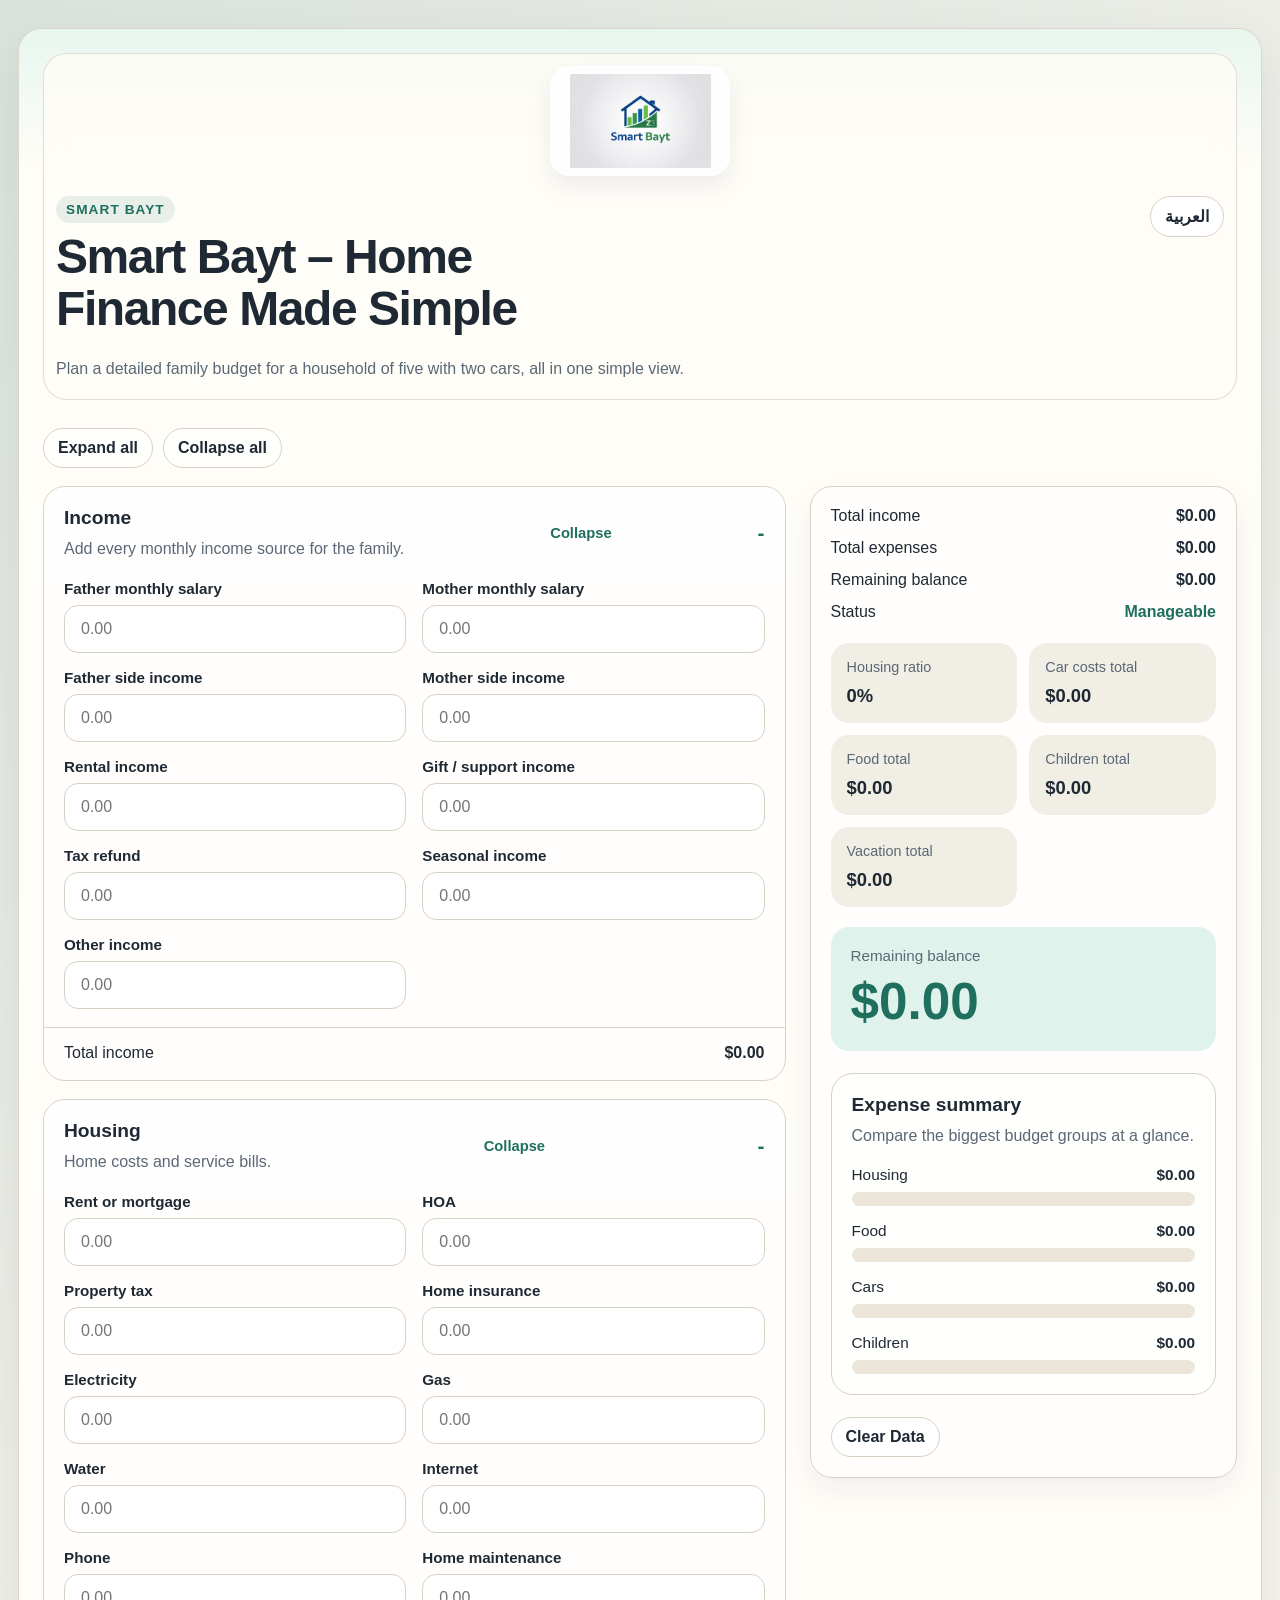
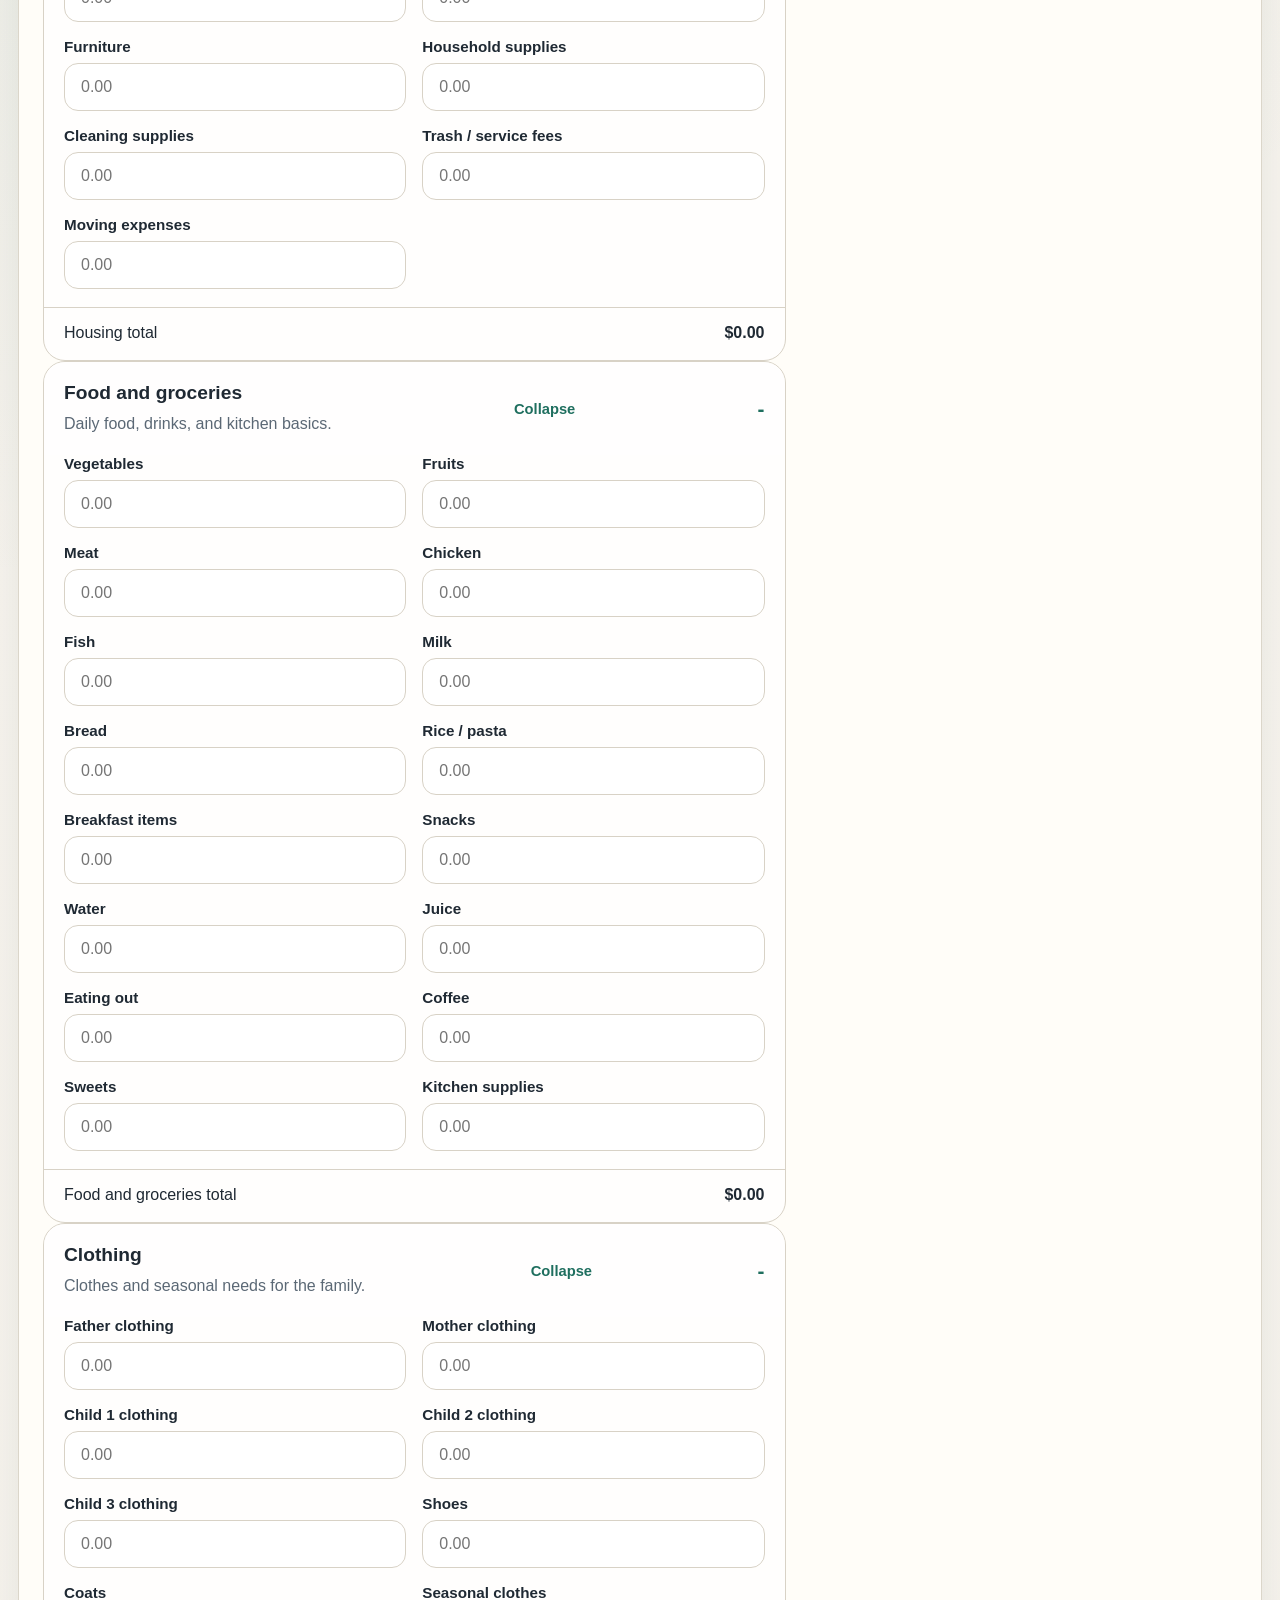
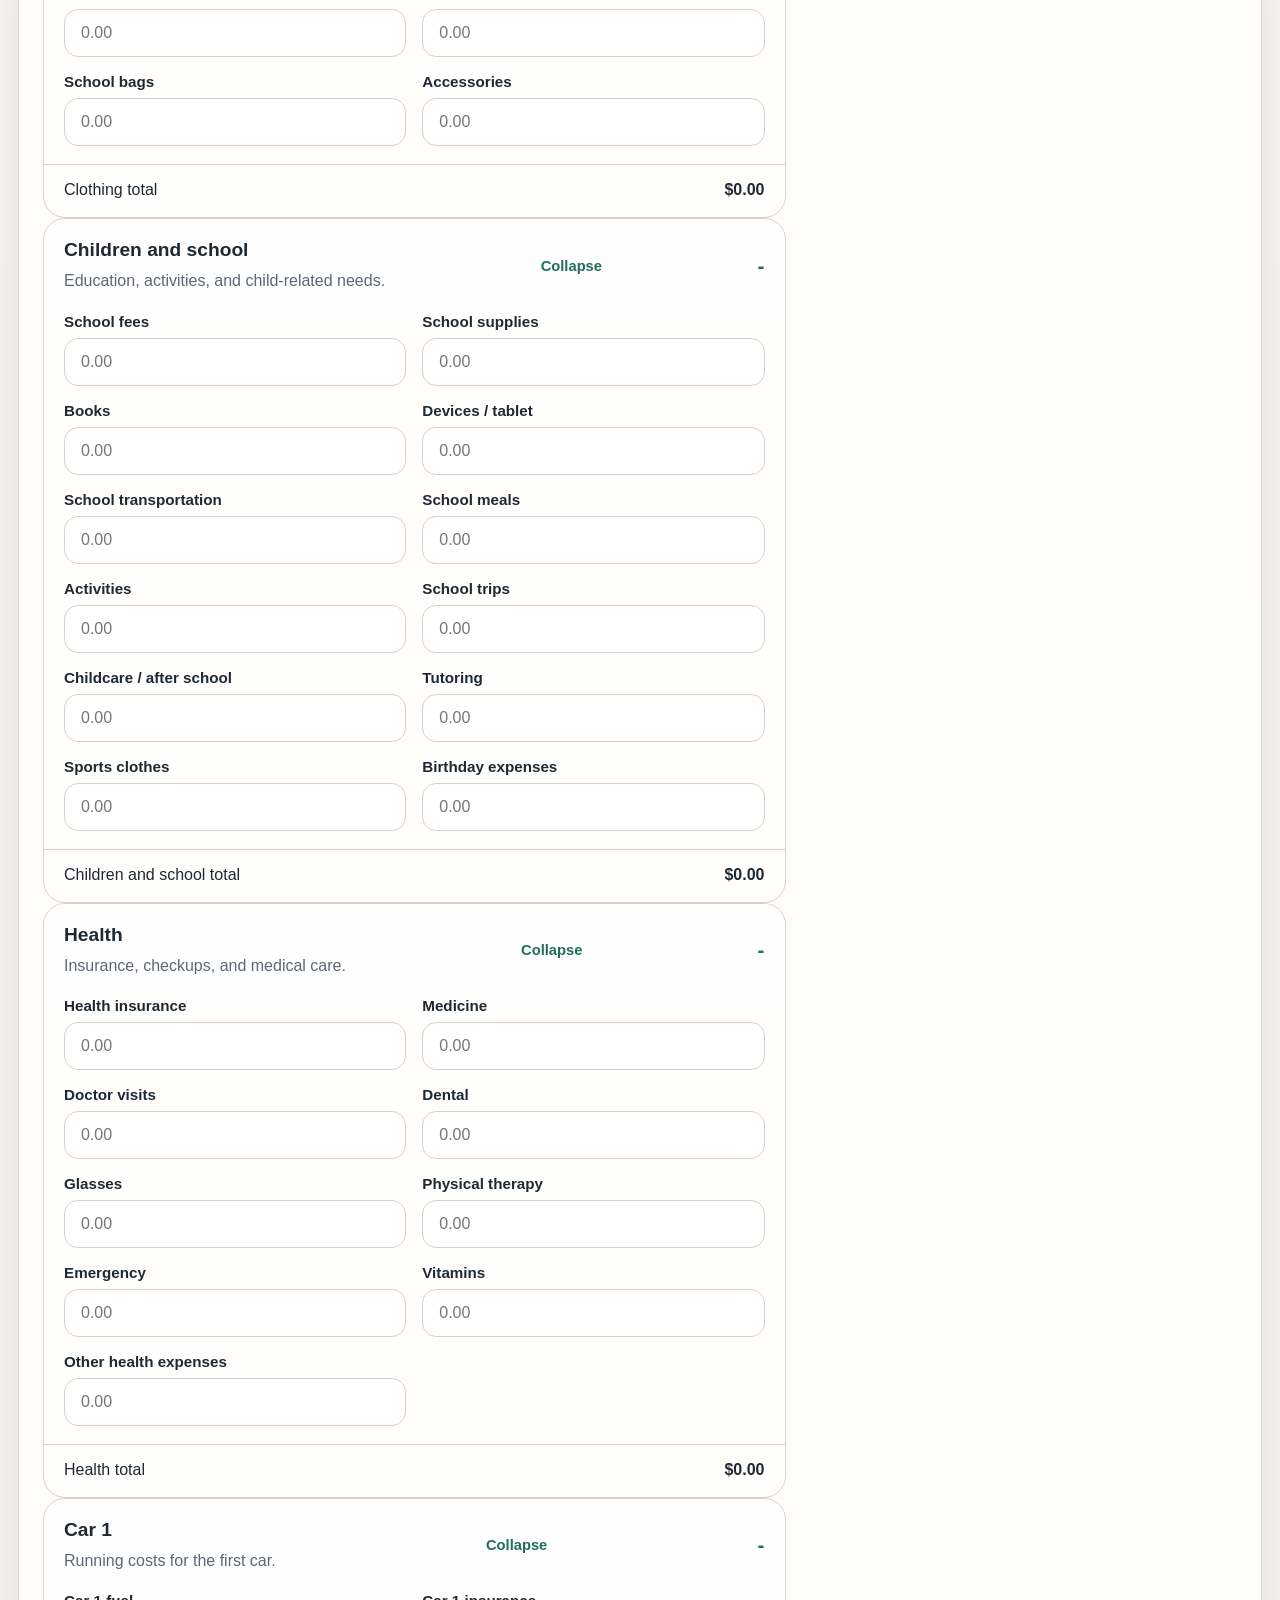
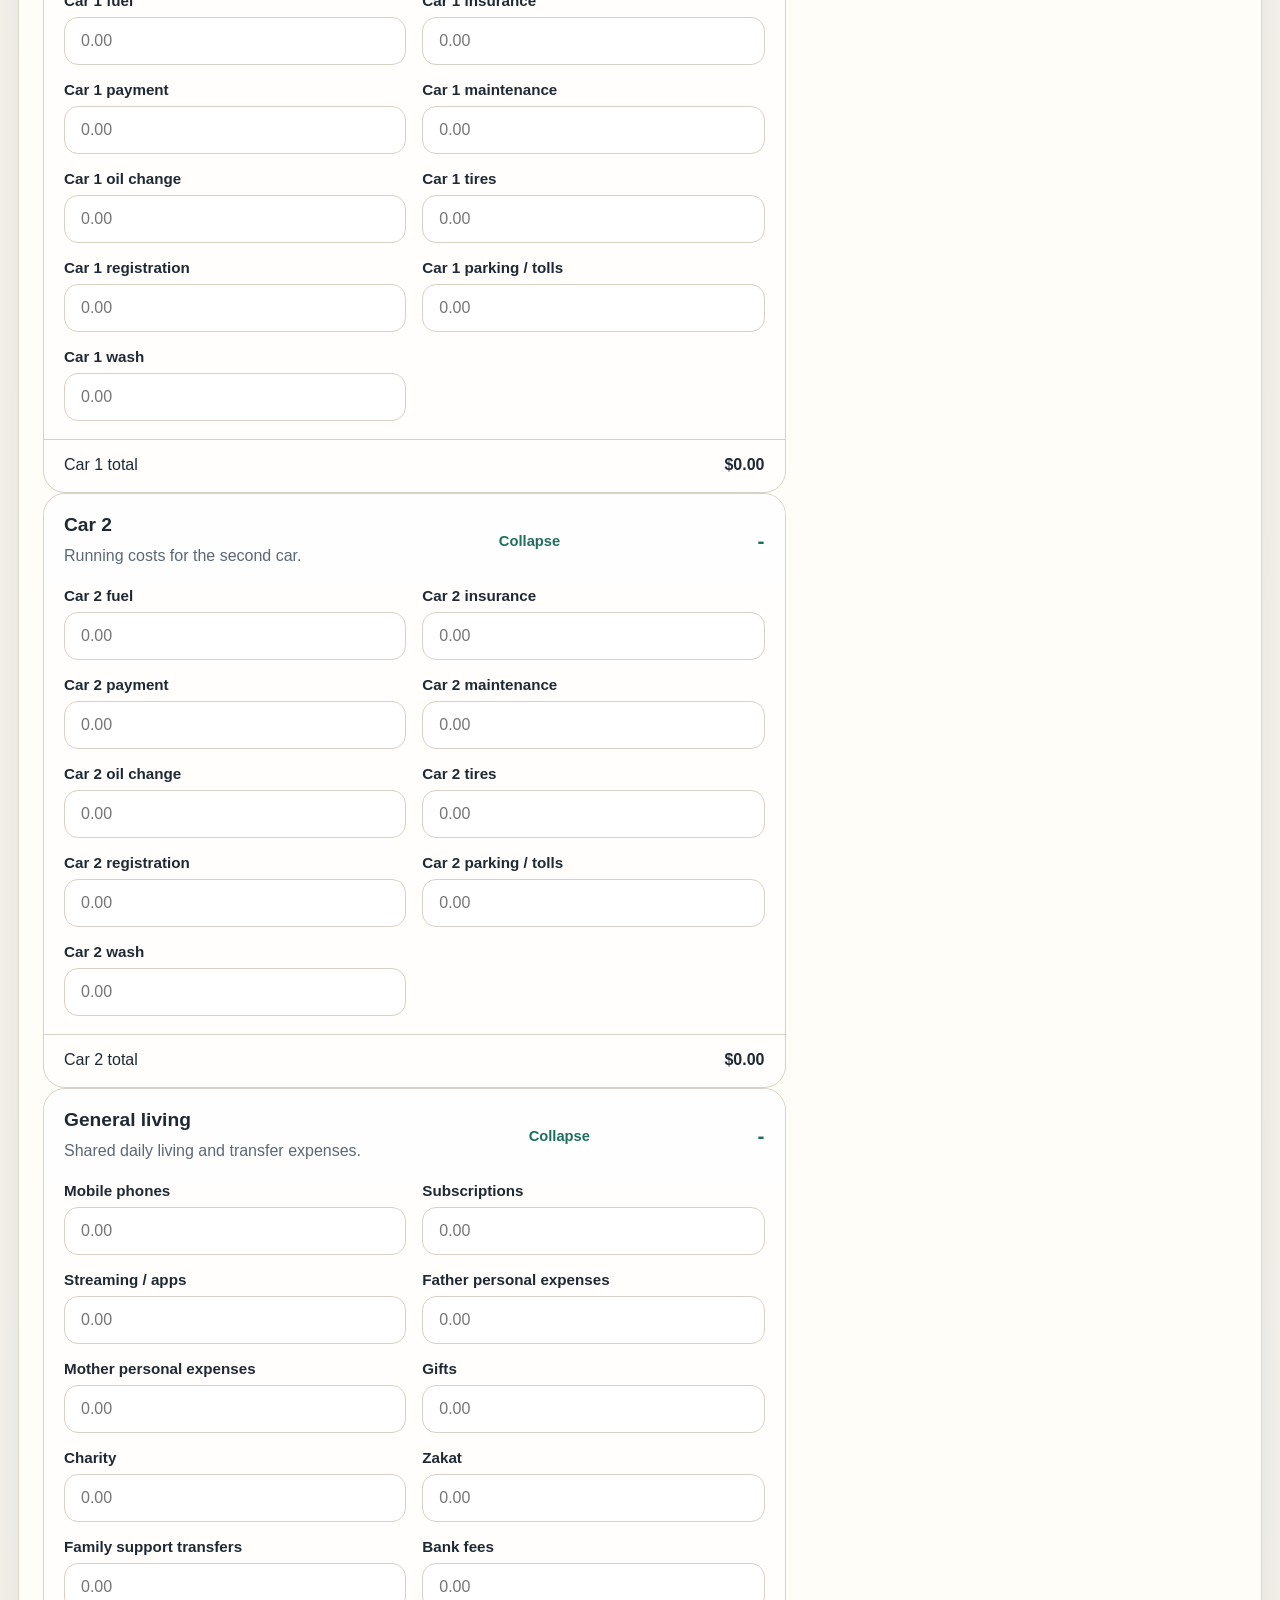
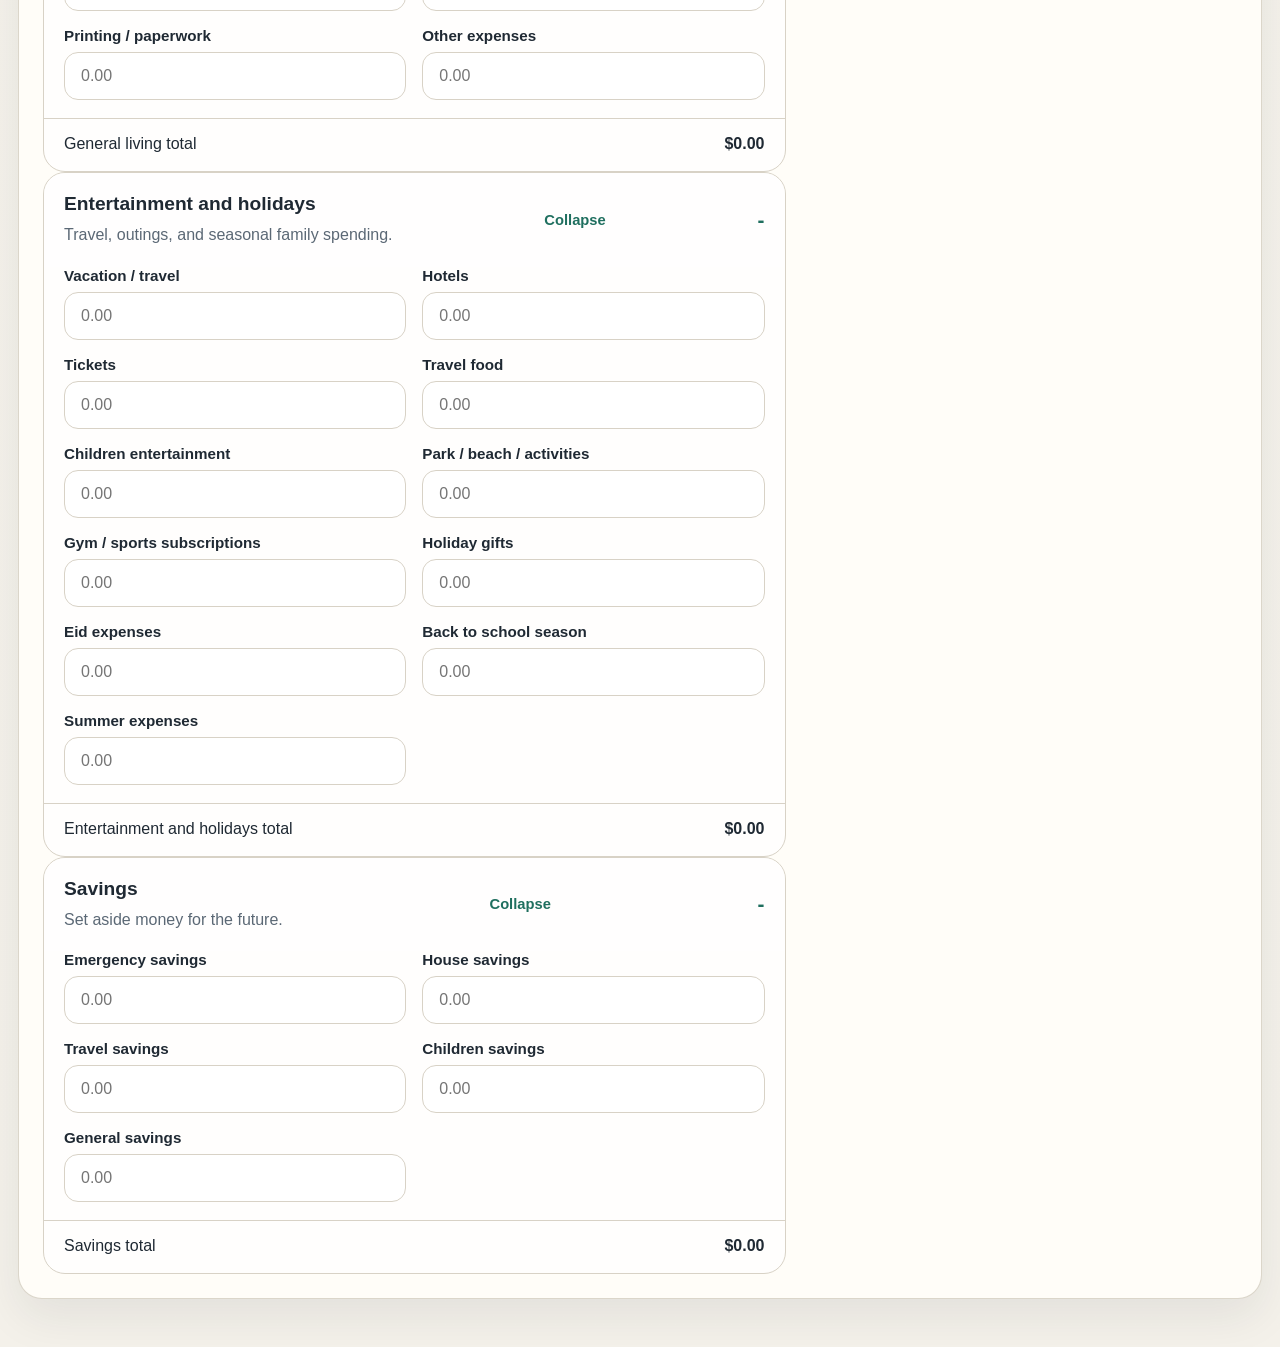
==== index.html @ 15c6ec39 "Add files via upload" ====
<!DOCTYPE html>
<html lang="en" dir="ltr">
<head>
  <meta charset="UTF-8">
  <meta name="viewport" content="width=device-width, initial-scale=1.0">
  <title>Smart Bayt</title>
  <meta name="description" content="Smart Bayt is a bilingual family budget planner for tracking income, expenses, and savings.">
  <meta name="format-detection" content="telephone=no">
  <meta name="application-name" content="Smart Bayt">
  <meta name="apple-mobile-web-app-capable" content="yes">
  <meta name="apple-mobile-web-app-status-bar-style" content="default">
  <meta name="apple-mobile-web-app-title" content="Smart Bayt">
  <meta name="theme-color" content="#f8f5ef">
  <link rel="icon" type="image/png" href="./assets/logo.png">
  <link rel="apple-touch-icon" href="./assets/logo.png">
  <link rel="manifest" href="./manifest.webmanifest">
  <link rel="stylesheet" href="styles.css">
</head>
<body>
  <main class="app">
    <section class="card app-shell">
      <header class="header app-header">
        <div class="logo-wrap">
          <img
            src="./assets/logo.png"
            alt="Smart Bayt logo"
            class="app-logo"
            loading="eager"
          >
        </div>

        <div class="header-top">
          <div class="brand-block">
            <div>
              <p class="eyebrow app-badge" data-i18n="eyebrow">Smart Bayt</p>
              <h1 class="brand-title" data-i18n="brandTitle">Smart Bayt – Home Finance Made Simple</h1>
            </div>
          </div>
          <button id="language-toggle" class="language-toggle" type="button">العربية</button>
        </div>

        <p class="subtitle" data-i18n="subtitle">
          Plan a detailed family budget for a household of five with two cars, all in one simple view.
        </p>
      </header>

      <form id="finance-form" class="finance-form">
        <div class="planner-toolbar">
          <button id="expand-all" class="toolbar-button" type="button" data-i18n="expandAll">Expand all</button>
          <button id="collapse-all" class="toolbar-button" type="button" data-i18n="collapseAll">Collapse all</button>
        </div>

        <section class="planner-shell">
          <section class="planner-column">
            <details class="section-card" open data-section-card>
              <summary class="section-summary">
                <div>
                  <h2 data-i18n="incomeSection">Income</h2>
                  <p data-i18n="incomeSectionSubtitle">Add every monthly income source for the family.</p>
                </div>
                <span class="section-toggle-text" data-i18n="collapseSection">Collapse</span>
              </summary>

              <div id="income-fields" class="field-grid"></div>

              <div class="summary-row">
                <span data-i18n="totalIncome">Total income</span>
                <strong id="total-income">$0.00</strong>
              </div>
            </details>

            <div id="expense-sections" class="expense-sections"></div>
          </section>

          <aside class="planner-column results-column">
            <section class="results" aria-live="polite">
              <div class="result-row">
                <span data-i18n="totalIncome">Total income</span>
                <strong id="result-total-income">$0.00</strong>
              </div>
              <div class="result-row">
                <span data-i18n="totalExpenses">Total expenses</span>
                <strong id="result-total-expenses">$0.00</strong>
              </div>
              <div class="result-row">
                <span data-i18n="remainingBalance">Remaining balance</span>
                <strong id="result-remaining-balance">$0.00</strong>
              </div>
              <div class="result-row">
                <span data-i18n="status">Status</span>
                <strong id="status-text" class="status-text">Comfortable</strong>
              </div>

              <div class="metrics-grid">
                <div class="metric-card">
                  <p class="metric-label" data-i18n="housingRatio">Housing ratio</p>
                  <p id="housing-ratio" class="metric-value">0%</p>
                </div>
                <div class="metric-card">
                  <p class="metric-label" data-i18n="carCostsTotal">Car costs total</p>
                  <p id="car-costs-total" class="metric-value">$0.00</p>
                </div>
                <div class="metric-card">
                  <p class="metric-label" data-i18n="foodTotal">Food total</p>
                  <p id="food-total" class="metric-value">$0.00</p>
                </div>
                <div class="metric-card">
                  <p class="metric-label" data-i18n="childrenTotal">Children total</p>
                  <p id="children-total" class="metric-value">$0.00</p>
                </div>
                <div class="metric-card">
                  <p class="metric-label" data-i18n="vacationTotal">Vacation total</p>
                  <p id="vacation-total" class="metric-value">$0.00</p>
                </div>
              </div>

              <div class="balance-card">
                <p class="balance-label" data-i18n="remainingBalance">Remaining balance</p>
                <p id="remaining-balance" class="balance-value">$0.00</p>
              </div>

              <p id="warning-message" class="warning hidden"></p>

              <section class="chart-section">
                <div class="chart-header">
                  <h2 class="chart-title" data-i18n="expenseChart">Expense summary</h2>
                  <p class="chart-subtitle" data-i18n="chartSubtitle">Compare the biggest budget groups at a glance.</p>
                </div>

                <div class="chart-bars" aria-label="Expense chart">
                  <div class="chart-row">
                    <div class="chart-labels">
                      <span data-i18n="housingChart">Housing</span>
                      <strong id="chart-housing-value">$0.00</strong>
                    </div>
                    <div class="chart-track">
                      <div id="chart-housing-bar" class="chart-bar housing-bar"></div>
                    </div>
                  </div>

                  <div class="chart-row">
                    <div class="chart-labels">
                      <span data-i18n="foodChart">Food</span>
                      <strong id="chart-food-value">$0.00</strong>
                    </div>
                    <div class="chart-track">
                      <div id="chart-food-bar" class="chart-bar food-bar"></div>
                    </div>
                  </div>

                  <div class="chart-row">
                    <div class="chart-labels">
                      <span data-i18n="carsChart">Cars</span>
                      <strong id="chart-cars-value">$0.00</strong>
                    </div>
                    <div class="chart-track">
                      <div id="chart-cars-bar" class="chart-bar cars-bar"></div>
                    </div>
                  </div>

                  <div class="chart-row">
                    <div class="chart-labels">
                      <span data-i18n="childrenChart">Children</span>
                      <strong id="chart-children-value">$0.00</strong>
                    </div>
                    <div class="chart-track">
                      <div id="chart-children-bar" class="chart-bar children-bar"></div>
                    </div>
                  </div>
                </div>
              </section>

              <div class="form-actions sticky-actions">
                <button id="clear-data" class="clear-button" type="button" data-i18n="clearData">Clear Data</button>
              </div>
            </section>
          </aside>
        </section>
      </form>
    </section>
  </main>

  <script src="script.js"></script>
</body>
</html>
---- styles.css ----
:root {
  --bg: #f4f1ea;
  --card: #fffdf8;
  --panel: rgba(255, 255, 255, 0.76);
  --text: #1f2933;
  --muted: #5b6875;
  --line: #d8d2c6;
  --accent: #1f6f5f;
  --accent-soft: #dff3ec;
  --danger: #b5473f;
  --danger-soft: #fbe4e2;
  --metric: #f1eee6;
  --shadow: 0 18px 45px rgba(31, 41, 51, 0.08);
}

* {
  box-sizing: border-box;
}

body {
  margin: 0;
  min-height: 100vh;
  font-family: "Segoe UI", Tahoma, Geneva, Verdana, sans-serif;
  color: var(--text);
  background:
    radial-gradient(circle at top left, rgba(31, 111, 95, 0.14), transparent 28%),
    linear-gradient(180deg, #f8f5ef 0%, var(--bg) 100%);
}

.app {
  width: min(100%, 1400px);
  margin: 0 auto;
  padding: 28px 18px 48px;
}

.card {
  background: var(--card);
  border: 1px solid rgba(216, 210, 198, 0.9);
  border-radius: 24px;
  box-shadow: var(--shadow);
  padding: 24px;
}

.app-shell {
  position: relative;
  overflow: hidden;
}

.app-shell::before {
  content: "";
  position: absolute;
  inset: 0 0 auto;
  height: 140px;
  background: linear-gradient(180deg, rgba(223, 243, 236, 0.72) 0%, rgba(223, 243, 236, 0) 100%);
  pointer-events: none;
}

.header,
.finance-form {
  position: relative;
  z-index: 1;
}

.app-header {
  margin-bottom: 8px;
  padding: 12px 12px 18px;
  border: 1px solid rgba(216, 210, 198, 0.7);
  border-radius: 24px;
  background: rgba(255, 253, 248, 0.78);
  backdrop-filter: blur(10px);
}

.logo-wrap {
  display: flex;
  justify-content: center;
  margin-bottom: 20px;
}

.app-logo {
  display: block;
  width: min(100%, 180px);
  max-height: 110px;
  padding: 8px 12px;
  border-radius: 20px;
  background: rgba(255, 255, 255, 0.92);
  box-shadow: 0 10px 24px rgba(31, 41, 51, 0.08);
  object-fit: contain;
}

.header-top {
  display: flex;
  align-items: flex-start;
  justify-content: space-between;
  gap: 16px;
  padding-bottom: 8px;
}

.brand-title {
  margin: 0;
  max-width: 18ch;
  font-size: clamp(1.9rem, 4.2vw, 3rem);
  line-height: 1.08;
  letter-spacing: -0.03em;
}

.eyebrow {
  margin: 0 0 8px;
  color: var(--accent);
  font-size: 0.85rem;
  font-weight: 700;
  letter-spacing: 0.08em;
  text-transform: uppercase;
}

.app-badge {
  display: inline-flex;
  align-items: center;
  padding: 6px 10px;
  border-radius: 999px;
  background: rgba(31, 111, 95, 0.1);
}

.subtitle {
  margin: 14px 0 0;
  max-width: 56rem;
  color: var(--muted);
  line-height: 1.5;
}

.language-toggle,
.clear-button {
  border: 1px solid var(--line);
  border-radius: 999px;
  padding: 10px 14px;
  background: #ffffff;
  color: var(--text);
  font: inherit;
  font-weight: 700;
  cursor: pointer;
  transition: border-color 0.2s ease, box-shadow 0.2s ease, transform 0.2s ease, background 0.2s ease;
}

.language-toggle:hover,
.language-toggle:focus,
.clear-button:hover,
.clear-button:focus {
  outline: none;
  border-color: var(--accent);
  box-shadow: 0 0 0 4px rgba(31, 111, 95, 0.14);
  transform: translateY(-1px);
}

.clear-button:hover,
.clear-button:focus {
  border-color: var(--danger);
  box-shadow: 0 0 0 4px rgba(181, 71, 63, 0.12);
  background: #fff8f7;
}

.finance-form {
  margin-top: 28px;
}

.planner-toolbar {
  display: flex;
  flex-wrap: wrap;
  gap: 10px;
  margin-bottom: 18px;
}

.toolbar-button {
  border: 1px solid var(--line);
  border-radius: 999px;
  padding: 10px 14px;
  background: rgba(255, 255, 255, 0.92);
  color: var(--text);
  font: inherit;
  font-weight: 700;
  cursor: pointer;
  transition: border-color 0.2s ease, box-shadow 0.2s ease, background 0.2s ease;
}

.toolbar-button:hover,
.toolbar-button:focus {
  outline: none;
  border-color: var(--accent);
  box-shadow: 0 0 0 4px rgba(31, 111, 95, 0.14);
}

.planner-shell {
  display: grid;
  grid-template-columns: minmax(0, 1.65fr) minmax(320px, 0.95fr);
  gap: 24px;
  align-items: start;
}

.planner-column {
  display: grid;
  gap: 18px;
}

.section-card,
.results,
.chart-section {
  border: 1px solid var(--line);
  border-radius: 22px;
  background: var(--panel);
}

.section-card {
  overflow: hidden;
}

.section-summary {
  list-style: none;
  cursor: pointer;
  padding: 20px;
  background: rgba(255, 255, 255, 0.6);
  display: flex;
  align-items: center;
  justify-content: space-between;
  gap: 16px;
}

.section-summary::-webkit-details-marker {
  display: none;
}

.section-summary::after {
  content: "+";
  font-size: 1.3rem;
  font-weight: 700;
  color: var(--accent);
  flex-shrink: 0;
}

.section-card[open] .section-summary::after {
  content: "-";
}

.section-summary > div {
  min-width: 0;
}

.section-summary h2 {
  margin: 0;
  font-size: 1.2rem;
}

.section-summary p {
  margin: 8px 0 0;
  color: var(--muted);
  line-height: 1.45;
}

.section-toggle-text {
  color: var(--accent);
  font-size: 0.92rem;
  font-weight: 700;
  white-space: nowrap;
}

.section-card .field-grid,
.section-card .summary-row {
  padding-inline: 20px;
}

.section-card .field-grid {
  padding-bottom: 18px;
}

.field-grid {
  display: grid;
  grid-template-columns: repeat(2, minmax(0, 1fr));
  gap: 16px;
}

.field {
  display: flex;
  flex-direction: column;
  gap: 8px;
  font-weight: 600;
}

.field span {
  font-size: 0.95rem;
}

.field input {
  width: 100%;
  border: 1px solid var(--line);
  border-radius: 14px;
  padding: 14px 16px;
  font-size: 1rem;
  color: var(--text);
  background: #ffffff;
  transition: border-color 0.2s ease, box-shadow 0.2s ease;
}

.field input:focus {
  outline: none;
  border-color: var(--accent);
  box-shadow: 0 0 0 4px rgba(31, 111, 95, 0.14);
}

.summary-row,
.result-row {
  display: flex;
  align-items: center;
  justify-content: space-between;
  gap: 12px;
  font-size: 1rem;
}

.summary-row {
  padding-top: 16px;
  padding-bottom: 18px;
  border-top: 1px solid var(--line);
}

.results {
  padding: 20px;
  position: sticky;
  top: 18px;
  box-shadow: 0 12px 28px rgba(31, 41, 51, 0.06);
}

.result-row + .result-row {
  margin-top: 14px;
}

.status-text {
  color: var(--accent);
}

.metrics-grid {
  display: grid;
  grid-template-columns: repeat(2, minmax(0, 1fr));
  gap: 12px;
  margin-top: 22px;
}

.metric-card {
  padding: 16px;
  border-radius: 18px;
  background: var(--metric);
}

.metric-label {
  margin: 0;
  color: var(--muted);
  font-size: 0.9rem;
}

.metric-value {
  margin: 10px 0 0;
  font-size: 1.15rem;
  font-weight: 800;
}

.balance-card {
  margin-top: 20px;
  padding: 20px;
  border-radius: 18px;
  background: var(--accent-soft);
}

.balance-card.negative {
  background: var(--danger-soft);
}

.balance-label {
  margin: 0;
  color: var(--muted);
  font-size: 0.95rem;
}

.balance-value {
  margin: 8px 0 0;
  font-size: clamp(2rem, 7vw, 3.2rem);
  font-weight: 800;
  color: var(--accent);
}

.warning {
  margin: 18px 0 0;
  padding: 14px 16px;
  border-radius: 14px;
  background: var(--danger-soft);
  color: var(--danger);
  font-weight: 700;
}

.warning.hidden {
  display: none;
}

.chart-section {
  margin-top: 22px;
  padding: 20px;
}

.chart-header {
  margin-bottom: 18px;
}

.chart-title {
  margin: 0;
  font-size: 1.2rem;
}

.chart-subtitle {
  margin: 8px 0 0;
  color: var(--muted);
  line-height: 1.5;
}

.chart-bars {
  display: grid;
  gap: 16px;
}

.chart-row {
  display: grid;
  gap: 8px;
}

.chart-labels {
  display: flex;
  align-items: center;
  justify-content: space-between;
  gap: 12px;
  font-size: 0.96rem;
}

.chart-track {
  width: 100%;
  height: 14px;
  overflow: hidden;
  border-radius: 999px;
  background: #ebe5da;
}

.chart-bar {
  height: 100%;
  width: 0;
  border-radius: inherit;
  transition: width 0.25s ease;
}

.housing-bar {
  background: #1f6f5f;
}

.food-bar {
  background: #d08c60;
}

.cars-bar {
  background: #49709c;
}

.children-bar {
  background: #9d6b8f;
}

.sticky-actions {
  margin-top: 22px;
  justify-content: flex-end;
}

html[dir="rtl"] body {
  text-align: right;
}

html[dir="rtl"] .field input {
  text-align: right;
}

html[dir="rtl"] .summary-row,
html[dir="rtl"] .result-row,
html[dir="rtl"] .chart-labels {
  flex-direction: row-reverse;
}

html[dir="rtl"] .sticky-actions {
  justify-content: flex-start;
}

html[dir="rtl"] .planner-toolbar {
  justify-content: flex-start;
}

html[dir="rtl"] .chart-bar {
  margin-left: auto;
}

@media (max-width: 1080px) {
  .planner-shell {
    grid-template-columns: 1fr;
  }

  .results {
    position: static;
  }
}

@media (max-width: 640px) {
  .app {
    padding: 16px 12px 28px;
  }

  .card {
    padding: 18px;
    border-radius: 20px;
  }

  .app-header {
    padding: 10px 10px 14px;
    border-radius: 20px;
  }

  .header-top {
    flex-direction: column;
    align-items: stretch;
  }

  .app-logo {
    width: min(100%, 140px);
    max-height: 90px;
  }

  .planner-toolbar {
    flex-direction: column;
    align-items: stretch;
  }

  .field-grid,
  .metrics-grid {
    grid-template-columns: 1fr;
  }

  .section-summary,
  .section-card .field-grid,
  .section-card .summary-row,
  .results,
  .chart-section {
    padding-left: 16px;
    padding-right: 16px;
  }

  .section-summary {
    padding-top: 16px;
    padding-bottom: 16px;
  }

  .section-summary {
    align-items: flex-start;
  }

  .balance-value {
    font-size: 2.3rem;
  }
}
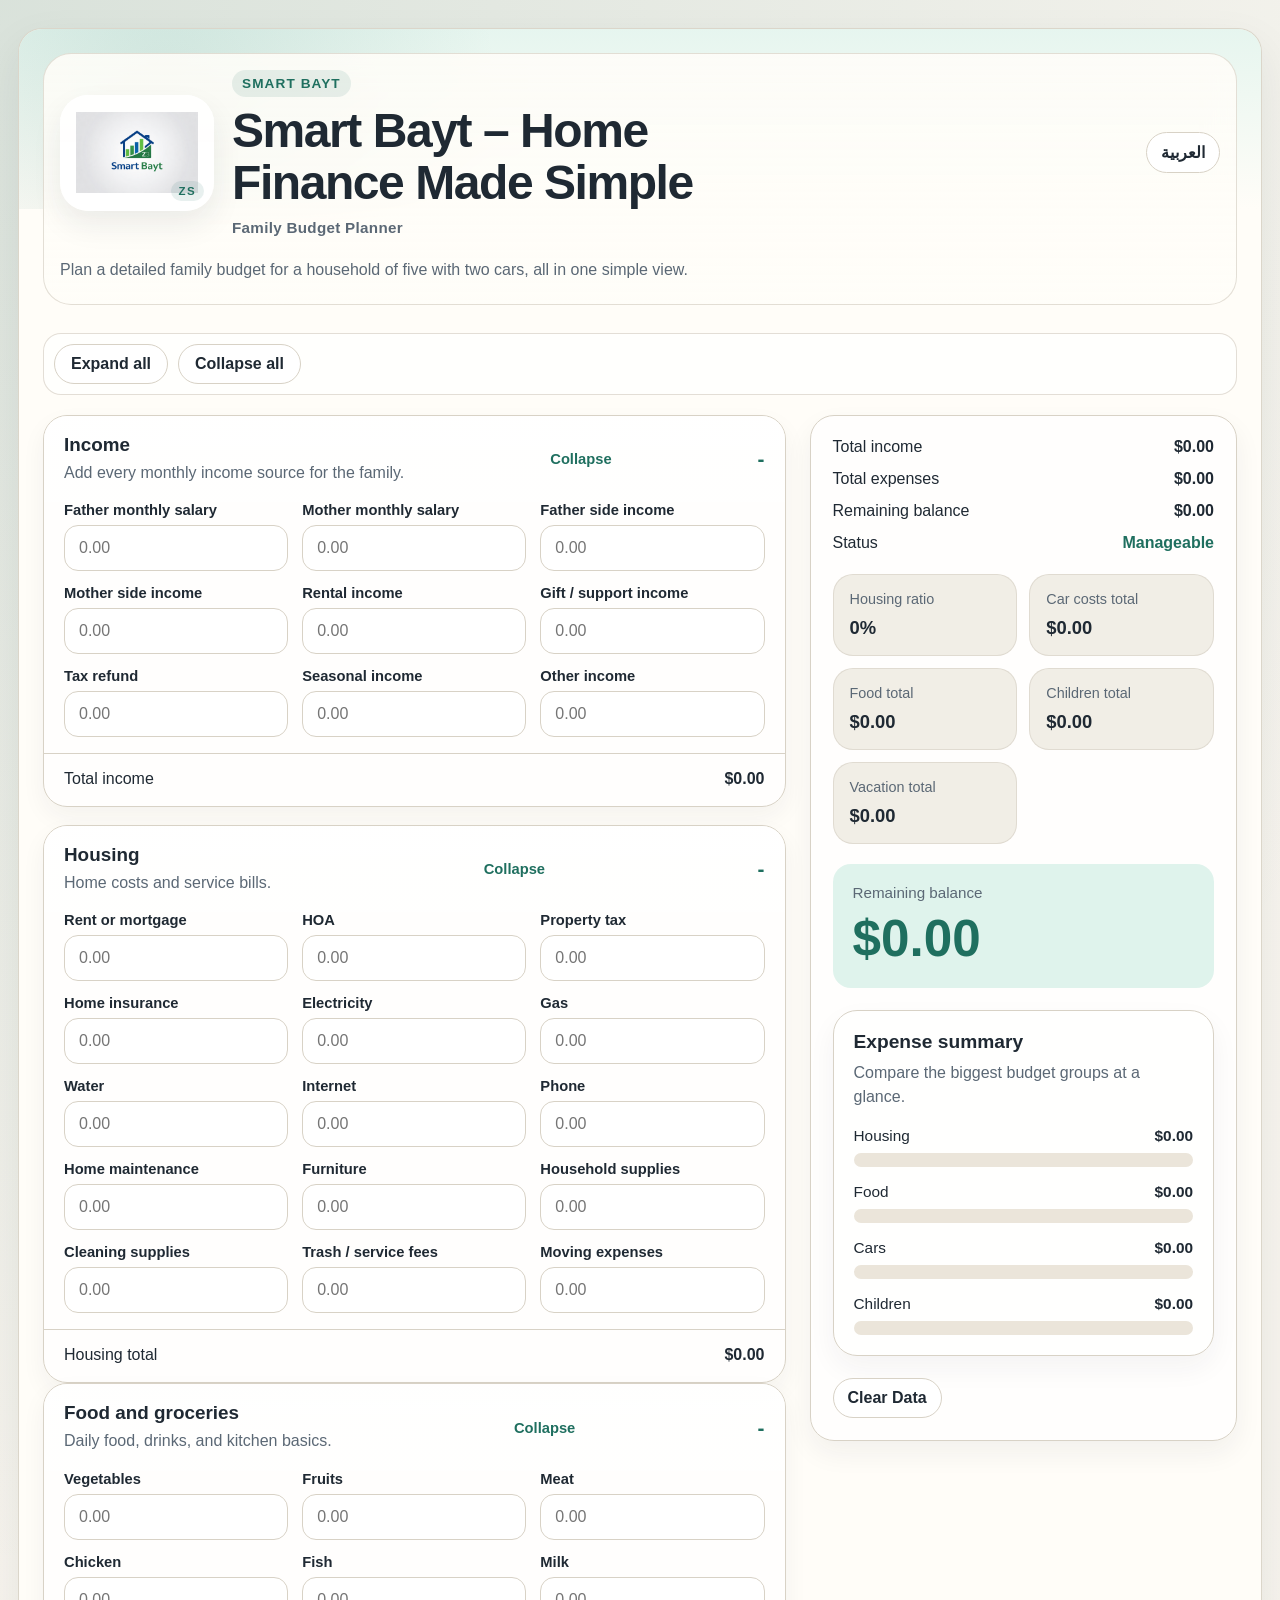
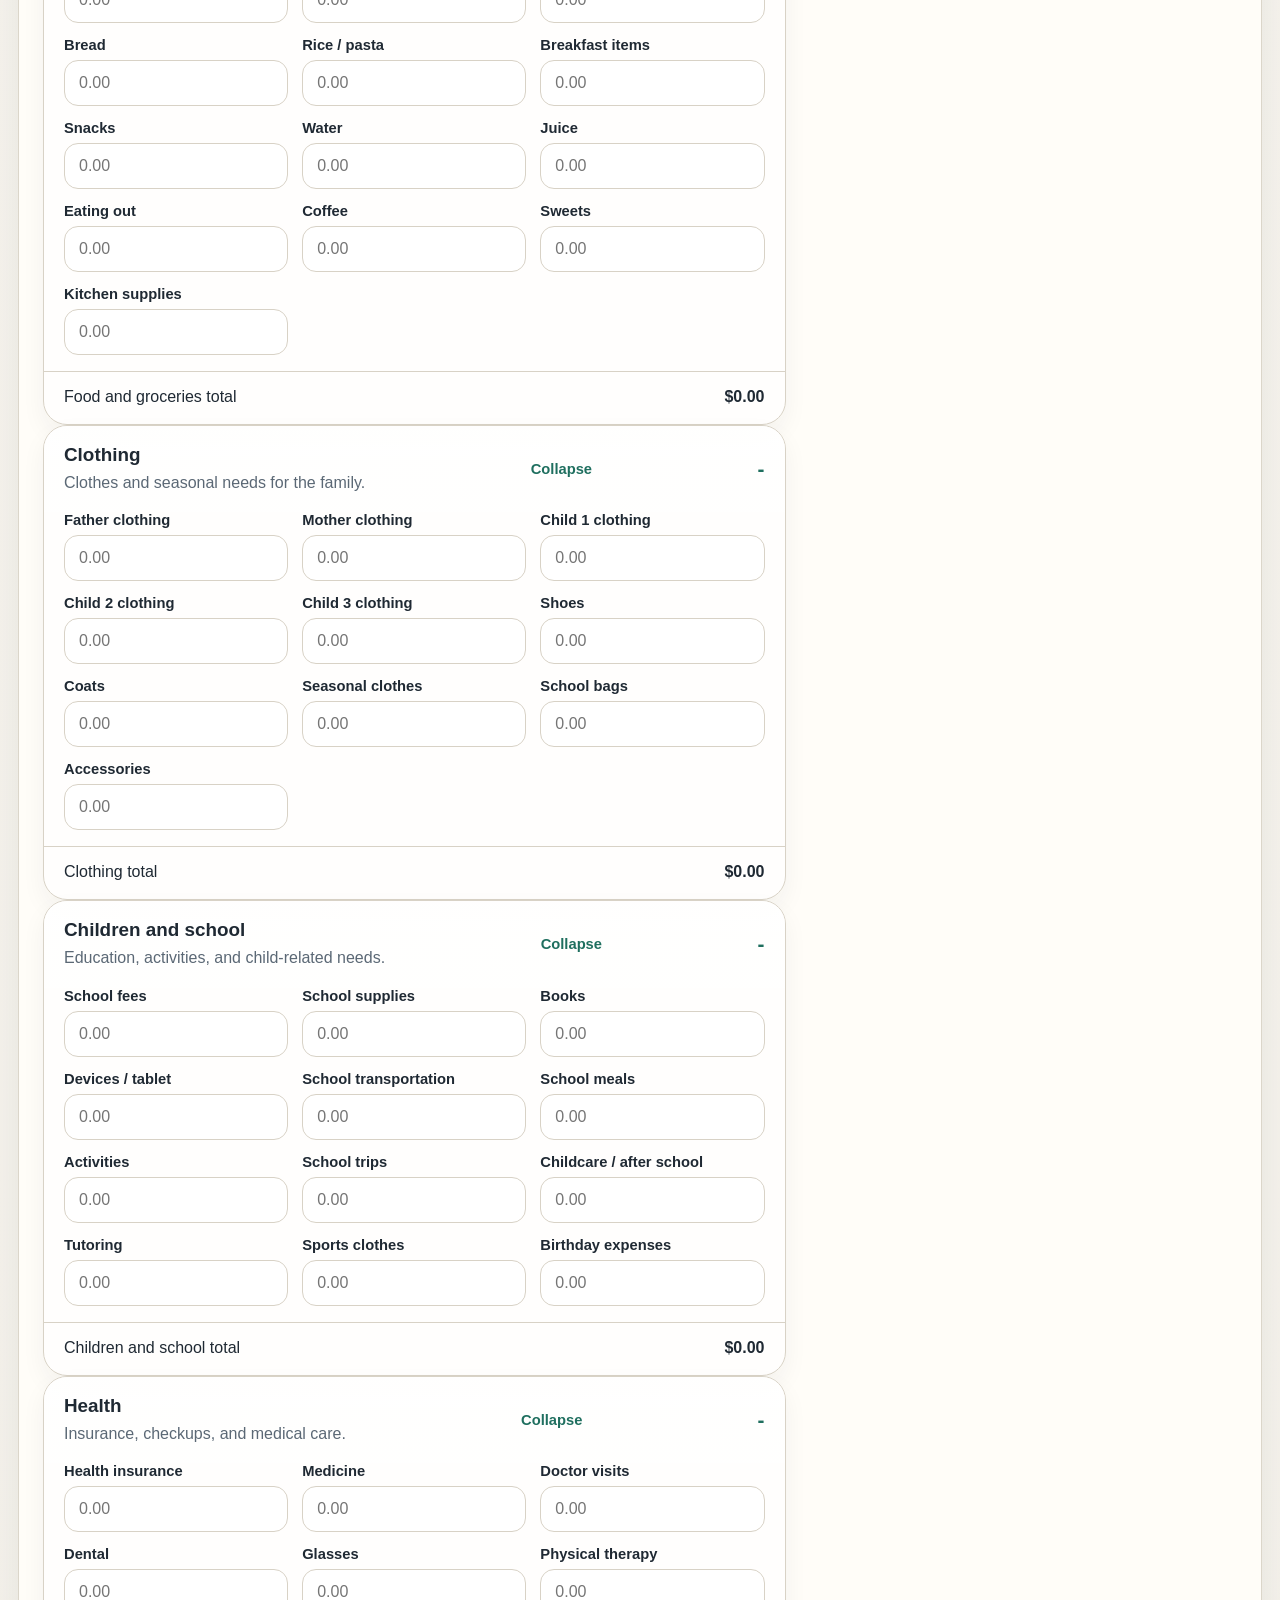
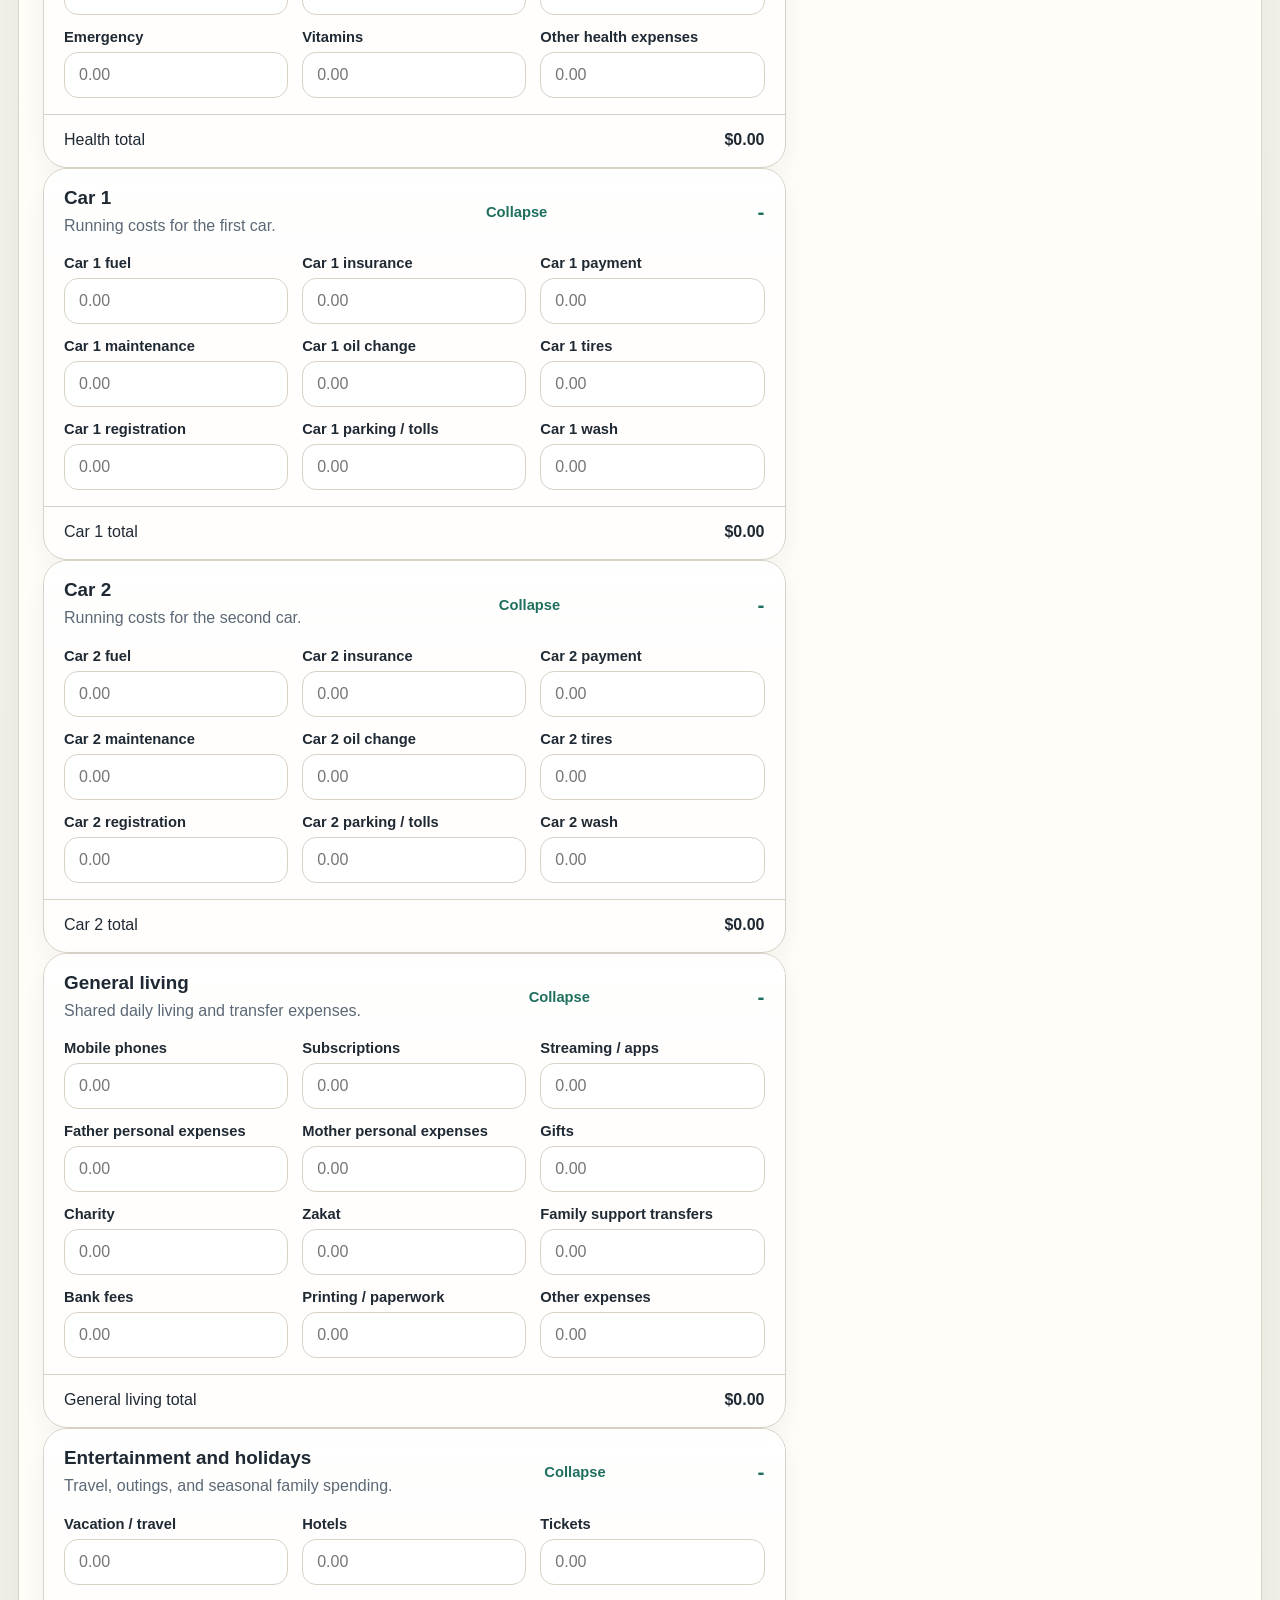
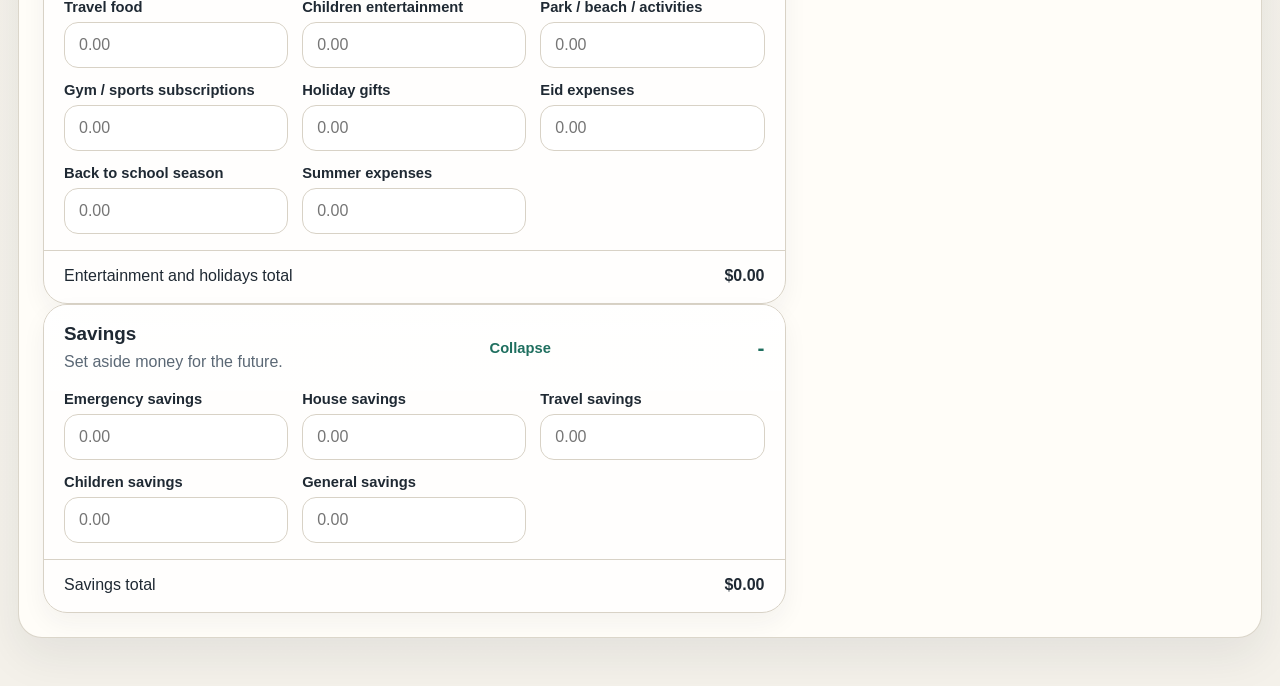
==== commit 9f09226d: "Add files via upload Update full app" ====
--- a/index.html
+++ b/index.html
@@ -2,17 +2,25 @@
 <html lang="en" dir="ltr">
 <head>
   <meta charset="UTF-8">
-  <meta name="viewport" content="width=device-width, initial-scale=1.0">
+  <meta name="viewport" content="width=device-width, initial-scale=1.0, viewport-fit=cover">
   <title>Smart Bayt</title>
   <meta name="description" content="Smart Bayt is a bilingual family budget planner for tracking income, expenses, and savings.">
   <meta name="format-detection" content="telephone=no">
   <meta name="application-name" content="Smart Bayt">
   <meta name="apple-mobile-web-app-capable" content="yes">
-  <meta name="apple-mobile-web-app-status-bar-style" content="default">
+  <meta name="apple-mobile-web-app-status-bar-style" content="black-translucent">
   <meta name="apple-mobile-web-app-title" content="Smart Bayt">
-  <meta name="theme-color" content="#f8f5ef">
-  <link rel="icon" type="image/png" href="./assets/logo.png">
-  <link rel="apple-touch-icon" href="./assets/logo.png">
+  <meta name="theme-color" content="#0f766e">
+  <link rel="icon" type="image/png" sizes="32x32" href="./assets/icons/favicon-32.png">
+  <link rel="icon" type="image/png" sizes="16x16" href="./assets/icons/favicon-16.png">
+  <link rel="icon" type="image/png" sizes="192x192" href="./assets/icons/icon-192.png">
+  <link rel="apple-touch-icon" sizes="180x180" href="./assets/icons/apple-touch-icon-180.png">
+  <link rel="apple-touch-startup-image" href="./assets/icons/apple-splash-1179x2556.png" media="(device-width: 393px) and (device-height: 852px) and (-webkit-device-pixel-ratio: 3)">
+  <link rel="apple-touch-startup-image" href="./assets/icons/apple-splash-1170x2532.png" media="(device-width: 390px) and (device-height: 844px) and (-webkit-device-pixel-ratio: 3)">
+  <link rel="apple-touch-startup-image" href="./assets/icons/apple-splash-1125x2436.png" media="(device-width: 375px) and (device-height: 812px) and (-webkit-device-pixel-ratio: 3)">
+  <link rel="apple-touch-startup-image" href="./assets/icons/apple-splash-1242x2688.png" media="(device-width: 414px) and (device-height: 896px) and (-webkit-device-pixel-ratio: 3)">
+  <link rel="apple-touch-startup-image" href="./assets/icons/apple-splash-1284x2778.png" media="(device-width: 428px) and (device-height: 926px) and (-webkit-device-pixel-ratio: 3)">
+  <link rel="apple-touch-startup-image" href="./assets/icons/apple-splash-1290x2796.png" media="(device-width: 430px) and (device-height: 932px) and (-webkit-device-pixel-ratio: 3)">
   <link rel="manifest" href="./manifest.webmanifest">
   <link rel="stylesheet" href="styles.css">
 </head>
@@ -20,20 +28,23 @@
   <main class="app">
     <section class="card app-shell">
       <header class="header app-header">
-        <div class="logo-wrap">
-          <img
-            src="./assets/logo.png"
-            alt="Smart Bayt logo"
-            class="app-logo"
-            loading="eager"
-          >
-        </div>
-
         <div class="header-top">
           <div class="brand-block">
+            <div class="logo-wrap">
+              <div class="logo-frame">
+                <img
+                  src="./assets/logo.png"
+                  alt="Smart Bayt logo"
+                  class="app-logo"
+                  loading="eager"
+                >
+                <span class="zs-mark" aria-hidden="true">ZS</span>
+              </div>
+            </div>
             <div>
               <p class="eyebrow app-badge" data-i18n="eyebrow">Smart Bayt</p>
               <h1 class="brand-title" data-i18n="brandTitle">Smart Bayt – Home Finance Made Simple</h1>
+              <p class="brand-support" data-i18n="brandSupport">Family Budget Planner</p>
             </div>
           </div>
           <button id="language-toggle" class="language-toggle" type="button">العربية</button>
--- a/styles.css
+++ b/styles.css
@@ -13,8 +13,14 @@
   --shadow: 0 18px 45px rgba(31, 41, 51, 0.08);
 }
 
+html {
+  scroll-behavior: smooth;
+  -webkit-text-size-adjust: 100%;
+}
+
 * {
   box-sizing: border-box;
+  -webkit-tap-highlight-color: transparent;
 }
 
 body {
@@ -25,12 +31,13 @@
   background:
     radial-gradient(circle at top left, rgba(31, 111, 95, 0.14), transparent 28%),
     linear-gradient(180deg, #f8f5ef 0%, var(--bg) 100%);
+  overscroll-behavior-y: contain;
 }
 
 .app {
   width: min(100%, 1400px);
   margin: 0 auto;
-  padding: 28px 18px 48px;
+  padding: max(28px, env(safe-area-inset-top)) 18px max(48px, env(safe-area-inset-bottom)) 18px;
 }
 
 .card {
@@ -50,8 +57,10 @@
   content: "";
   position: absolute;
   inset: 0 0 auto;
-  height: 140px;
-  background: linear-gradient(180deg, rgba(223, 243, 236, 0.72) 0%, rgba(223, 243, 236, 0) 100%);
+  height: 180px;
+  background:
+    radial-gradient(circle at 12% 30%, rgba(31, 111, 95, 0.12), transparent 30%),
+    linear-gradient(180deg, rgba(223, 243, 236, 0.78) 0%, rgba(223, 243, 236, 0) 100%);
   pointer-events: none;
 }
 
@@ -62,37 +71,54 @@
 }
 
 .app-header {
-  margin-bottom: 8px;
-  padding: 12px 12px 18px;
+  margin-bottom: 12px;
+  padding: 16px 16px 22px;
   border: 1px solid rgba(216, 210, 198, 0.7);
-  border-radius: 24px;
-  background: rgba(255, 253, 248, 0.78);
-  backdrop-filter: blur(10px);
+  border-radius: 28px;
+  background: linear-gradient(180deg, rgba(255, 253, 248, 0.88) 0%, rgba(255, 253, 248, 0.76) 100%);
+  backdrop-filter: blur(14px);
 }
 
 .logo-wrap {
   display: flex;
   justify-content: center;
-  margin-bottom: 20px;
+  flex-shrink: 0;
+}
+
+.logo-frame {
+  position: relative;
+  display: inline-flex;
+  align-items: center;
+  justify-content: center;
+  width: 154px;
+  min-height: 116px;
+  padding: 12px 16px;
+  border-radius: 28px;
+  background: rgba(255, 255, 255, 0.94);
+  box-shadow:
+    0 14px 30px rgba(31, 41, 51, 0.08),
+    inset 0 1px 0 rgba(255, 255, 255, 0.6);
 }
 
 .app-logo {
   display: block;
-  width: min(100%, 180px);
-  max-height: 110px;
-  padding: 8px 12px;
-  border-radius: 20px;
-  background: rgba(255, 255, 255, 0.92);
-  box-shadow: 0 10px 24px rgba(31, 41, 51, 0.08);
+  width: 100%;
+  max-height: 86px;
   object-fit: contain;
 }
 
 .header-top {
   display: flex;
-  align-items: flex-start;
+  align-items: center;
   justify-content: space-between;
-  gap: 16px;
-  padding-bottom: 8px;
+  gap: 20px;
+  padding-bottom: 12px;
+}
+
+.brand-block {
+  display: flex;
+  align-items: center;
+  gap: 18px;
 }
 
 .brand-title {
@@ -101,6 +127,14 @@
   font-size: clamp(1.9rem, 4.2vw, 3rem);
   line-height: 1.08;
   letter-spacing: -0.03em;
+}
+
+.brand-support {
+  margin: 10px 0 0;
+  color: var(--muted);
+  font-size: 0.95rem;
+  font-weight: 700;
+  letter-spacing: 0.02em;
 }
 
 .eyebrow {
@@ -120,8 +154,21 @@
   background: rgba(31, 111, 95, 0.1);
 }
 
+.zs-mark {
+  position: absolute;
+  right: 10px;
+  bottom: 10px;
+  padding: 4px 8px;
+  border-radius: 999px;
+  background: rgba(31, 111, 95, 0.1);
+  color: var(--accent);
+  font-size: 0.72rem;
+  font-weight: 800;
+  letter-spacing: 0.12em;
+}
+
 .subtitle {
-  margin: 14px 0 0;
+  margin: 10px 0 0;
   max-width: 56rem;
   color: var(--muted);
   line-height: 1.5;
@@ -138,6 +185,7 @@
   font-weight: 700;
   cursor: pointer;
   transition: border-color 0.2s ease, box-shadow 0.2s ease, transform 0.2s ease, background 0.2s ease;
+  touch-action: manipulation;
 }
 
 .language-toggle:hover,
@@ -165,19 +213,24 @@
   display: flex;
   flex-wrap: wrap;
   gap: 10px;
-  margin-bottom: 18px;
+  margin-bottom: 20px;
+  padding: 10px;
+  border: 1px solid rgba(216, 210, 198, 0.72);
+  border-radius: 18px;
+  background: rgba(255, 255, 255, 0.72);
 }
 
 .toolbar-button {
   border: 1px solid var(--line);
   border-radius: 999px;
-  padding: 10px 14px;
+  padding: 10px 16px;
   background: rgba(255, 255, 255, 0.92);
   color: var(--text);
   font: inherit;
   font-weight: 700;
   cursor: pointer;
-  transition: border-color 0.2s ease, box-shadow 0.2s ease, background 0.2s ease;
+  transition: border-color 0.2s ease, box-shadow 0.2s ease, background 0.2s ease, transform 0.2s ease;
+  touch-action: manipulation;
 }
 
 .toolbar-button:hover,
@@ -185,6 +238,7 @@
   outline: none;
   border-color: var(--accent);
   box-shadow: 0 0 0 4px rgba(31, 111, 95, 0.14);
+  transform: translateY(-1px);
 }
 
 .planner-shell {
@@ -203,19 +257,20 @@
 .results,
 .chart-section {
   border: 1px solid var(--line);
-  border-radius: 22px;
+  border-radius: 24px;
   background: var(--panel);
 }
 
 .section-card {
   overflow: hidden;
+  box-shadow: 0 10px 24px rgba(31, 41, 51, 0.05);
 }
 
 .section-summary {
   list-style: none;
   cursor: pointer;
-  padding: 20px;
-  background: rgba(255, 255, 255, 0.6);
+  padding: 18px 20px;
+  background: linear-gradient(180deg, rgba(255, 255, 255, 0.82) 0%, rgba(255, 255, 255, 0.62) 100%);
   display: flex;
   align-items: center;
   justify-content: space-between;
@@ -244,13 +299,13 @@
 
 .section-summary h2 {
   margin: 0;
-  font-size: 1.2rem;
+  font-size: 1.18rem;
 }
 
 .section-summary p {
-  margin: 8px 0 0;
+  margin: 6px 0 0;
   color: var(--muted);
-  line-height: 1.45;
+  line-height: 1.4;
 }
 
 .section-toggle-text {
@@ -266,41 +321,42 @@
 }
 
 .section-card .field-grid {
-  padding-bottom: 18px;
+  padding-bottom: 16px;
 }
 
 .field-grid {
   display: grid;
-  grid-template-columns: repeat(2, minmax(0, 1fr));
-  gap: 16px;
+  grid-template-columns: repeat(auto-fit, minmax(210px, 1fr));
+  gap: 14px;
 }
 
 .field {
   display: flex;
   flex-direction: column;
-  gap: 8px;
+  gap: 7px;
   font-weight: 600;
 }
 
 .field span {
-  font-size: 0.95rem;
+  font-size: 0.92rem;
 }
 
 .field input {
   width: 100%;
   border: 1px solid var(--line);
   border-radius: 14px;
-  padding: 14px 16px;
-  font-size: 1rem;
+  padding: 13px 14px;
+  font-size: 16px;
   color: var(--text);
-  background: #ffffff;
-  transition: border-color 0.2s ease, box-shadow 0.2s ease;
+  background: rgba(255, 255, 255, 0.96);
+  transition: border-color 0.2s ease, box-shadow 0.2s ease, background 0.2s ease;
 }
 
 .field input:focus {
   outline: none;
   border-color: var(--accent);
   box-shadow: 0 0 0 4px rgba(31, 111, 95, 0.14);
+  background: #ffffff;
 }
 
 .summary-row,
@@ -319,7 +375,7 @@
 }
 
 .results {
-  padding: 20px;
+  padding: 22px;
   position: sticky;
   top: 18px;
   box-shadow: 0 12px 28px rgba(31, 41, 51, 0.06);
@@ -342,8 +398,9 @@
 
 .metric-card {
   padding: 16px;
-  border-radius: 18px;
+  border-radius: 20px;
   background: var(--metric);
+  border: 1px solid rgba(216, 210, 198, 0.65);
 }
 
 .metric-label {
@@ -398,6 +455,7 @@
 .chart-section {
   margin-top: 22px;
   padding: 20px;
+  box-shadow: 0 12px 28px rgba(31, 41, 51, 0.05);
 }
 
 .chart-header {
@@ -483,6 +541,15 @@
   flex-direction: row-reverse;
 }
 
+html[dir="rtl"] .brand-block {
+  flex-direction: row-reverse;
+}
+
+html[dir="rtl"] .zs-mark {
+  right: auto;
+  left: 10px;
+}
+
 html[dir="rtl"] .sticky-actions {
   justify-content: flex-start;
 }
@@ -525,9 +592,20 @@
     align-items: stretch;
   }
 
-  .app-logo {
-    width: min(100%, 140px);
-    max-height: 90px;
+  .brand-block {
+    flex-direction: column;
+    align-items: flex-start;
+    gap: 14px;
+  }
+
+  html[dir="rtl"] .brand-block {
+    align-items: flex-end;
+  }
+
+  .logo-frame {
+    width: 132px;
+    min-height: 100px;
+    padding: 10px 12px;
   }
 
   .planner-toolbar {
